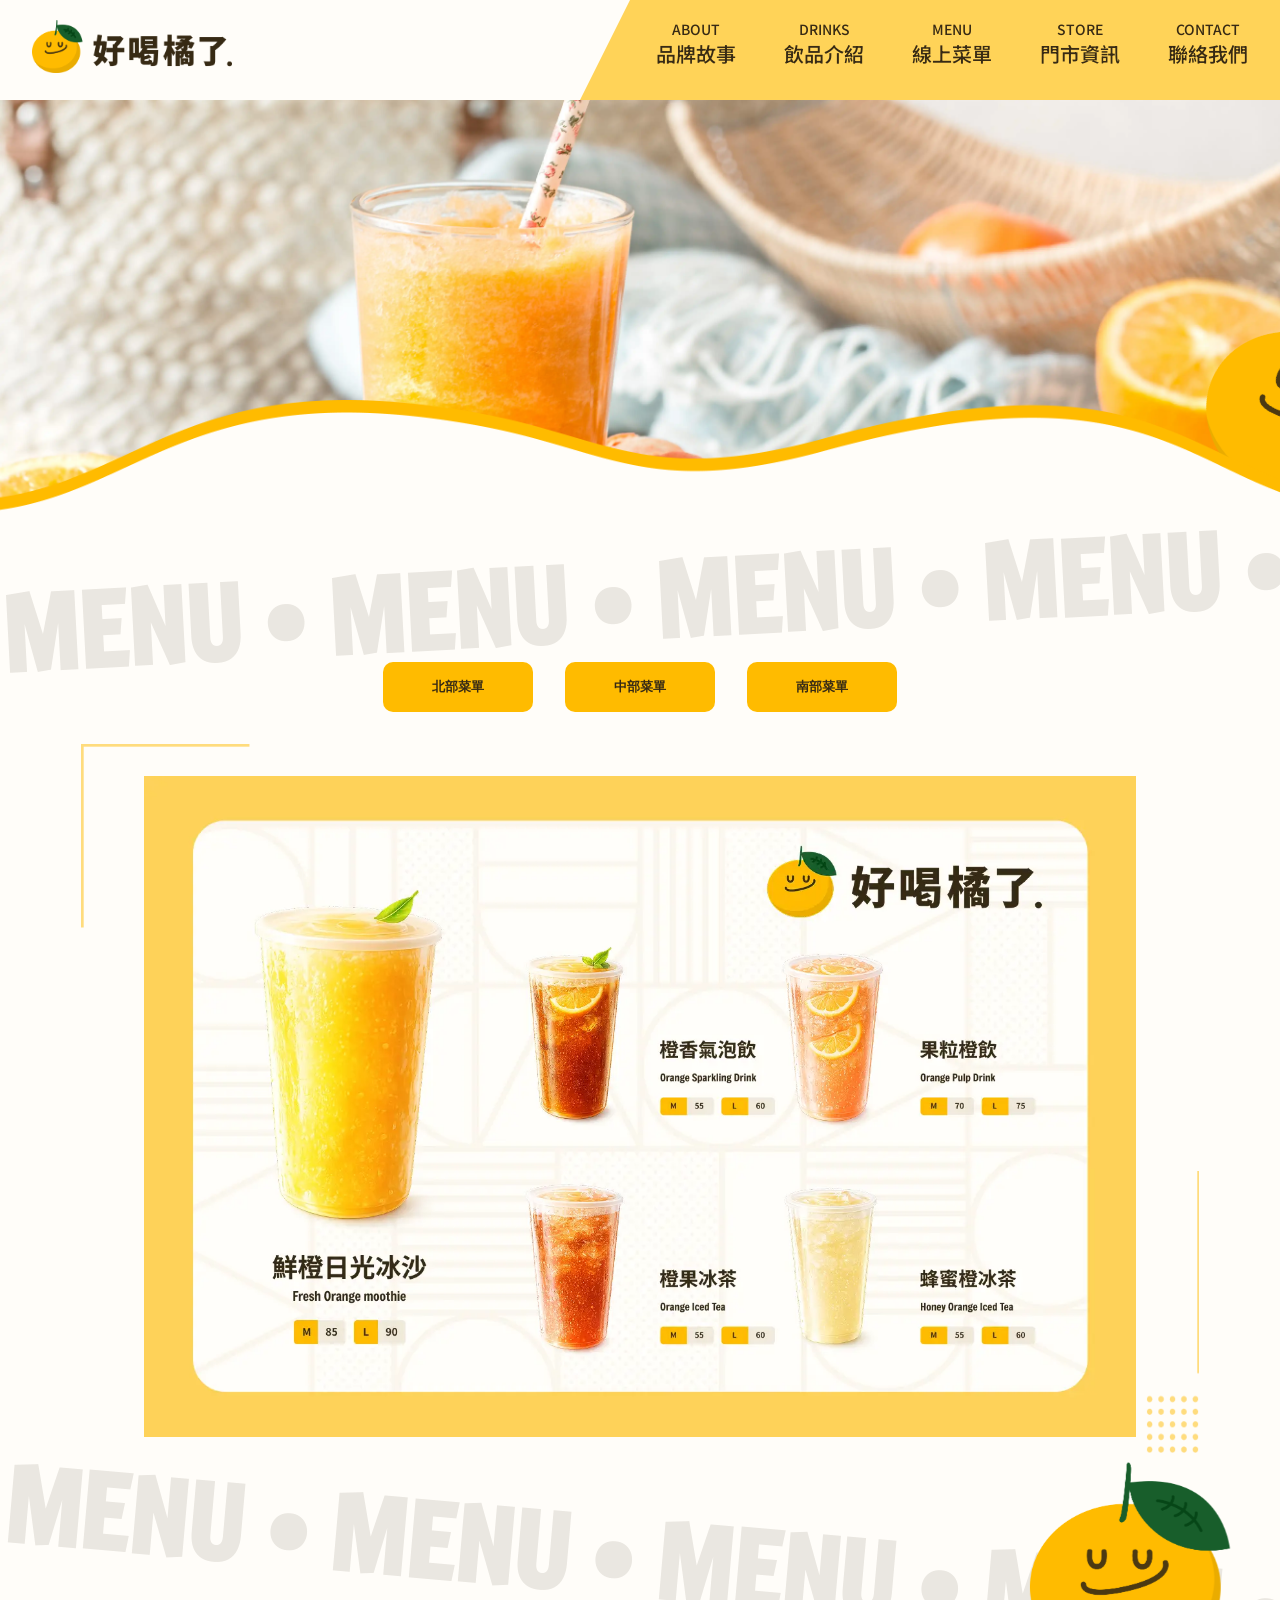
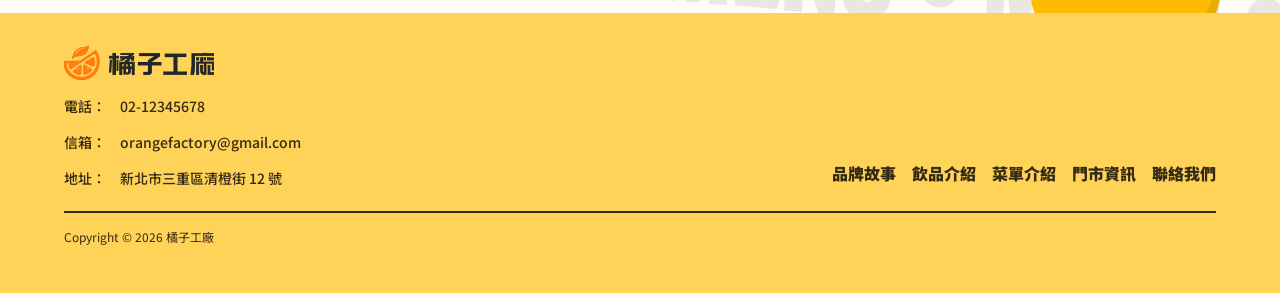
==== menu.html @ 28540af3 "first upload" ====
<!DOCTYPE html>
<html lang="zw-TW">

<head>
    <meta charset="UTF-8">
    <meta name="viewport" content="width=device-width, initial-scale=1.0">
    <link rel="stylesheet" href="css/color_font.css">
    <link rel="stylesheet" href="css/nav-2.css">
    <link rel="stylesheet" href="css/menu.css">
    <link rel="stylesheet" href="css/index/footer.css">
    <title>好喝橘了</title>
</head>

<body>
    <div class="start_ani">
        <div class="start_group">
            <img class="start_orange" src="images/orange.png" alt="">
            <div class="start_text">--MENU--</div>
        </div>
        <div class="start_bg"></div>
    </div>
    <nav class="navbar">
        <div class="nav-inner">
            <a href="index.html"><div class="nav-logo"></div></a>
            <ul class="nav_list">
                <li>
                    <a href="about.html">
                        <p class="nav-en">ABOUT</p>
                        <p class="nav-zh">品牌故事</p>
                    </a>
                </li>
                <li>
                    <a href="drinks.html">
                        <p class="nav-en">DRINKS</p>
                        <p class="nav-zh">飲品介紹</p>
                    </a>
                </li>
                <li>
                    <a href="menu.html">
                        <p class="nav-en">MENU</p>
                        <p class="nav-zh">線上菜單</p>
                    </a>
                </li>
                <li>
                    <a href="shop.html">
                        <p class="nav-en">STORE</p>
                        <p class="nav-zh">門市資訊</p>
                    </a>
                </li>
                <li>
                    <a href="contact.html">
                        <p class="nav-en">CONTACT</p>
                        <p class="nav-zh">聯絡我們</p>
                    </a>
                </li>
            </ul>
            <ul class="nav_list_rwd">
                <li>
                    <button id="nav_list_btn"><img src="images/nav/nav_rwd.png" alt=""></button>
                </li>
            </ul>
        </div>
    </nav>
    <!-- 手機rwd -->
    <nav>
        <div class="nav-inner-rwd" id="nav-rwd">
            <div class="nav-close">
                <button id="nav-close"><img src="images/nav/nav_rwd_close.png" alt=""></button>
            </div>
            <ul class="nav-list-rwd">
                <li>
                    <a href="about.html">
                        <p class="nav-zh-rwd">品牌故事　<span class="nav-en-rwd">ABOUT</span></p>
                    </a>
                </li>
                <li>
                    <a href="drinks.html">
                        <p class="nav-zh-rwd">飲品介紹　<span class="nav-en-rwd">DRINKS</span></p>
                    </a>
                </li>
                <li>
                    <a href="menu.html">
                        <p class="nav-zh-rwd">線上菜單　<span class="nav-en-rwd">MENU</span></p>
                    </a>
                </li>
                <li>
                    <a href="shop.html">
                        <p class="nav-zh-rwd">門市資訊　<span class="nav-en-rwd">STORE</span></p>
                    </a>
                </li>
                <li>
                    <a href="contact.html">
                        <p class="nav-zh-rwd">聯絡我們　<span class="nav-en-rwd">CONTACT</span></p>
                    </a>
                </li>
            </ul>
            <div class="nav-info-rwd">
                <div class="info-icon">
                    <a href="#"><i class="fa-brands fa-square-facebook fa-2xl" style="color: var(--TC1)"></i></a>
                    <a href="#"><i class="fa-brands fa-square-instagram fa-2xl" style="color: var(--TC1)"></i></a>
                </div>
                <div>電話：02-12345678</div>
                <div>信箱：orangefactory@gmail.com</div>
                <div>地址：新北市三重區清橙街 12 號</div>
            </div>

            <div class="wave-rwd"></div>


        </div>

    </nav>
    <div class="container">
        <div class="banner">
            <div class="banner_orange"><img src="images/orange.png" alt=""></div>
            <div class="wave"></div>
            <div class="marquee_wrap">
                <div class="marquee_track">
                    <span> MENU • MENU • MENU • MENU • </span>
                    <span> MENU • MENU • MENU • MENU • </span>
                </div>
            </div>
        </div>

        <div class="content">
            <!-- <div class="title">MENU</div> -->
            <div class="button">
                <button class="btn north" data-region="north">北部菜單</button>
                <button class="btn center" data-region="center">中部菜單</button>
                <button class="btn south" data-region="south">南部菜單</button>
            </div>
            <div class="menu">
                <div class="menu_bg">
                    <img class="img-zoomIn" src="images/menu/north_menu.webp" alt="">
                </div>
                <div class="imgbox" id="imgbox">
                    <img id="imgbox-img">
                </div>
            </div>

            <div class="marquee_wrap_botton">
                <div class="marquee_track_botton">
                    <span> MENU • MENU • MENU • MENU • </span>
                    <span> MENU • MENU • MENU • MENU • </span>
                </div>
            </div>
        </div>

        <footer>
            <div class="footer_bg">
                <div class="footer_left">
                    <div class="footer_logo">
                        <img src="images/footer_logo.png" alt="">
                        <a href="#"><i class="fa-brands fa-square-facebook fa-xl" style="color: var(--TC1)"></i></a>
                        <a href="#"><i class="fa-brands fa-square-instagram fa-xl" style="color: var(--TC1)"></i></a>
                    </div>
                    <div>
                        <div class="footer_content">
                            <div>電話：　02-12345678</div>
                            <div>信箱：　orangefactory@gmail.com</div>
                            <div>地址：　新北市三重區清橙街 12 號</div>
                        </div>
                        <div class="Copyright">Copyright © 2026 橘子工廠</div>
                    </div>
                </div>
                <div class="footer_right">
                    <ul class="footer_list">
                        <li><a href="about.html">品牌故事</a></li>
                        <li><a href="drinks.html">飲品介紹</a></li>
                        <li><a href="menu.html">菜單介紹</a></li>
                        <li><a href="shop.html">門市資訊</a></li>
                        <li><a href="contact.html">聯絡我們</a></li>
                    </ul>
                </div>
                
            </div>
            <div class="orange"><img src="images/orange.png" alt=""></div>
        </footer>
    </div>
    <script src="https://cdn.jsdelivr.net/npm/gsap@3.14.2/dist/gsap.min.js"></script>
    <script src="js/nav.js"></script>
    <script src="js/menu.js"></script>
    <script src="js/orange.js"></script>
</body>

</html>
---- css/color_font.css ----
@import url('https://fonts.googleapis.com/css2?family=Noto+Sans+TC:wght@100..900&display=swap');
@import url('https://fonts.googleapis.com/css2?family=Freeman&display=swap');

:root {
    --BC1: #FFD358;
    --BC2: #FFBB00;
    --BC3: #f0e4c9;
    --BC4: #daccab;
    --TC1: #372A14;
    --BGC: #FFFDF9;
}

:root {
    --FS1: 12px;
    --FS2: 14px;
    --FS3: 16px;
    --FS4: 20px;
    --FS5: 24px;
    --FS6: 36px;
}
---- css/nav-2.css ----
.navbar {
    position: fixed;
    right: 0;
    top: 0;
    width: 100%;
    height: 100px;
    z-index: 100;
    background-color: var(--BGC);
}

.navbar::after {
    position: absolute;
    content: "";
    top: 0;
    right: 0;
    width: 700px;
    height: 100%;
    background-color: var(--BC1);
    clip-path: polygon(50px 0, 100% 0, 100% 100%, 0 100%);
    z-index: -1;
}

.nav-inner {
    width: 100%;
    padding: 1rem 2rem;
    display: flex;
    justify-content: space-between;
    
}

.nav_list {
    display: flex;
    justify-content: end;
    list-style-type: none;
    gap: 3rem;
    margin-top: 0.2rem;
}

.nav_list_rwd {
    display: none;
}

.nav_list li a {
    text-decoration: none;
    color: var(--TC1);
}

.nav-logo {
    background-image: url(../images/nav/logo2.png);
    width: 200px;
    height: 60px;
    background-size: contain;
    background-position: center;
    background-repeat: no-repeat;
}

.nav-en {
    font-size: var(--FS2);
    text-align: center;
    font-family: "Noto Sans TC", sans-serif;
    font-weight: 500;
}

.nav-zh {
    font-size: var(--FS4);
    font-family: "Noto Sans TC", sans-serif;
    font-weight: 500;
}

.nav-inner-rwd {
    position: fixed;
    right: 0;
    height: 100%;
    width: 250px;
    background-color: var(--BGC);
    z-index: 100;
    overflow: hidden;
    transform: translateX(100%);
    transition: 0.5s ease-in-out;
}

.nav-inner-rwd.active {
    transform: translateX(0);
}

.nav-inner-rwd a img {
    width: 55px;
    padding: 1rem;
}

.nav-list-rwd {
    height: 50%;
    list-style: none;
    display: flex;
    flex-direction: column;
    padding: 2rem;
}

.nav-list-rwd li {
    margin-bottom: 1rem;
}

.nav-list-rwd li a {
    text-decoration: none;
    color: var(--TC1);
}

.nav-en-rwd {
    font-family: "Noto Sans TC", sans-serif;
    font-size: var(--FS1);
}

.nav-zh-rwd {
    font-family: "Noto Sans TC", sans-serif;
    font-size: var(--FS3);
}

.wave-rwd {
    position: absolute;
    left: 0;
    bottom: 0;
    width: 1530px;
    height: 180px;
}

.wave-rwd::before {
    content: "";
    position: absolute;
    inset: 0;
    background-image: url(../images/nav/wave2.png);
    background-size: 765px 182px;
    background-repeat: repeat-x;
    animation: waveX-rwd 50s linear infinite;
    z-index: -10;
}

.nav-info-rwd {
    padding: 2rem;
    height: 30%;
    display: flex;
    flex-direction: column;
    justify-content: end;
    font-size: var(--FS1);
}

.info-img a {
    text-decoration: none;
}

.info-icon {
    margin-bottom: 1rem;
    z-index: 10;
}

@keyframes waveX-rwd {
    from {
        transform: translateX(0);
    }

    to {
        transform: translateX(-765px);
    }
}

@keyframes rotate {
    from {
        transform: rotate(0);
    }

    to {
        transform: rotate(90deg);
    }
}


@media (max-width:992px) {
    .nav_list {
        display: none;
    }

    .nav_list_rwd {
        display: block;
        list-style-type: none;
        width: 50px;
        height: 35px;
    }

    #nav_list_btn {
        cursor: pointer;
        border: none;
        background-color: rgba(0, 0, 0, 0);
    }

    .nav-close {
        display: flex;
        justify-content: end;
        padding: 1rem;
    }
    .nav-close button img{
        width: 30px;
    }
    .nav-close button img:hover {
        animation: rotate 0.3s ease-in;
    }

    #nav-close {
        cursor: pointer;
        border: none;
        background-color: rgba(0, 0, 0, 0);
    }
    
    .nav-inner {
        align-items: center;
    }

    .navbar::after {
        right: 0;
        width: 120px;
        clip-path: polygon(0 0, 100% 0, 100% 100%, 0 100%);
    }
}
---- css/menu.css ----
* {
    margin: 0;
    padding: 0;
    box-sizing: border-box;
}

.body {
    background-color: var(--BGC);
}

.start_ani {
    width: 100%;
    height: 100vh;
    position: fixed;
    top: 0;
    left: 0;
    z-index: 1000;
}

.start_group {
    width: 100%;
    height: 100vh;
    display: flex;
    flex-direction: column;
    justify-content: center;
    align-items: center;
    z-index: 1000;
}

.start_ani img {
    width: 15%;
}

.start_text {
    margin-top: 1rem;
    font-size: 50px;
    font-family: "Freeman", sans-serif;
    color: var(--TC1);
}

.start_bg {
    position: fixed;
    top: 0;
    left: 0;
    width: 100%;
    height: 100vh;
    background-color: var(--BC1);
    z-index: -1;
}

.container {
    width: 100%;
    height: auto;
    font-family: "Noto Sans TC", sans-serif;
    overflow: hidden;
    color: var(--TC1);
    background-color: var(--BGC);
}

.banner {
    width: 100%;
    height: 550px;
    background-image: url(../images/sliders/freshly-grown-organic-fresh-orange-juice-interior-house-with-turquoise-blanket-basket-fruit.webp);
    background-size: cover;
    background-position: center;
    position: relative;
}

.banner_orange {
    position: absolute;
    right: -260px;
    bottom: 40px;
    width: 50%;
    display: flex;
    justify-content: end;
}

.banner_orange img {
    width: 200px;
}

.wave {
    position: absolute;
    left: 0;
    bottom: 0;
    width: 3000px;
    height: 150px;
    /* animation: waveY 5s linear infinite; */
}

.wave::before {
    content: "";
    position: absolute;
    inset: 0;
    background-image: url(../images/hero/wave2.png);
    background-size: 1440px 182px;
    background-repeat: repeat-x;
    animation: waveX 50s linear infinite;
}

.content {
    display: flex;
    flex-direction: column;
    justify-content: center;
    width: 100%;
    padding: 5rem 0rem 5rem 0rem;
    /* 上 右 下 左 */
    position: relative;
}

.marquee_wrap {
    position: absolute;
    bottom: -15%;
    left: 0;
    overflow: hidden;
    font-family: "Freeman", sans-serif;
    opacity: 10%;
    transform: rotate(-3deg);
}

.marquee_track {
    white-space: nowrap;
    /* 不允許文字自動換行 */
    animation: marqueeMove 30s linear infinite;
    font-weight: 700;
    font-size: 100px;

}

.marquee_wrap_botton {
    position: absolute;
    bottom: -150px;
    left: 0;
    overflow: hidden;
    z-index: -0.1;
    font-family: "Freeman", sans-serif;
    opacity: 10%;
    transform: rotate(5deg);
}

.marquee_track_botton {
    white-space: nowrap;
    /* 不允許文字自動換行 */
    animation: marqueeMove 30s linear infinite;
    animation-direction: reverse;
    font-weight: 700;
    font-size: 100px;

}

.button {
    width: 100%;

    /* background-color: aqua; */
    display: flex;
    justify-content: center;
    align-items: center;
    padding: 2rem 2rem;
    gap: 2rem;
}

.btn {
    cursor: pointer;
    display: block;
    text-align: center;
    line-height: 50px;
    text-decoration: none;
    width: 150px;
    height: 50px;
    background-color: var(--BC2);
    color: var(--TC1);
    font-weight: 700;
    border-radius: 10px 10px 10px 10px;
    border: 0;
}

.btn:hover {
    background-color: var(--BC1);
}

.menu {
    width: 100%;
    display: flex;
    justify-content: center;
}

.menu_bg {
    width: 100%;
    display: flex;
    justify-content: center;
    /* background-color: #a82d2d; */
    background-image: url(../images/menu/bg.png);
    background-repeat: no-repeat;
    background-size: contain;
    background-position: center center;
}

.menu_bg img {
    cursor: pointer;
    width: 80%;
    padding: 1rem;
    margin-top: 1rem;
}

.imgbox {
    position: fixed;
    inset: 0;
    background: rgba(0, 0, 0, 0.8);
    display: none;

    justify-content: center;
    align-items: center;
    z-index: 1000;
}

.imgbox img {
    max-width: 100%;
    max-height: 100%;
}


@keyframes waveX {
    from {
        transform: translateX(0);
    }

    to {
        transform: translateX(-1440px);
    }
}


@keyframes marqueeMove {
    from {
        transform: translateX(0);
    }

    to {
        transform: translateX(-50%);
    }
}

@media (max-width:576px) {
    .menu_bg {
        background-image: none;
    }

    .menu_bg img {
        width: 100%;
        padding: 0rem;
        margin-top: 0rem;
    }

    .banner_orange {
        position: absolute;
        right: -160px;
        bottom: 95px;
        width: 50%;
        display: flex;
        justify-content: end;
    }

    .banner_orange img {
        width: 110px;
    }
}
---- css/index/footer.css ----
footer {
    position: relative;
    overflow: visible;
    z-index: 1;
}

.footer_bg {
    margin-top: 5rem;
    background-color: var(--BC1);
    width: 100%;
    height: 280px;
    display: flex;
    padding: 2rem 4rem;
    position: relative;
    color: var(--TC1);
}

.orange {
    position: absolute;
    right: 50px;
    top: -150px;
    z-index: -1;
}

.orange img {
    width: 200px;
}

.footer_bg::before {
    position: absolute;
    content: "";
    bottom: 5rem;
    left: 4rem;
    right: 4rem;
    border: 1px solid var(--TC1);
}

.footer_left {
    /* background-color: #9d7979; */
    width: 40%;
    height: 140px;

}

.footer_logo {
    display: flex;
    align-items: baseline;
}

.footer_logo img:first-child {
    width: 150px;
    margin-right: 1.5rem;
}

.footer_logo img {
    width: 20px;
    margin-right: 0.5rem;
}

.footer_content {
    margin-top: 1rem;
}

.footer_content div {
    margin-bottom: 1rem;
    font-size: var(--FS2);
    font-weight: 500;
}

.Copyright {
    margin-top: 2.5rem;
    font-size: var(--FS1);
}

.footer_right {
    /* background-color: #c01c1c; */
    width: 60%;
    height: 140px;
}

.footer_list {
    width: 100%;
    height: 100%;
    display: flex;
    justify-content: end;
    align-items: end;
    gap: 1rem;
    font-size: var(--FS3);
    font-weight: 900;
    list-style-type: none;
}

.footer_list li a {
    text-decoration: none;
    color: var(--TC1);
}

.footer_list li a:hover {
    color: var(--BGC);
}


@media (max-width:992px) {
    .footer_list {
        font-size: var(--FS2);
    }
}

@media (max-width:768px) {
    .footer_bg {
        flex-direction: column;
        padding: 2rem 2rem;
    }

    .footer_left {
        width: 100%;
    }

    .footer_right {
        width: 100%;
        height: 15px;
        margin-top: 1rem;
    }

    .footer_list {
        justify-content: start;
        align-items: start;
        font-size: var(--FS1);
    }

    .footer_bg::before {
        bottom: 3.8rem;
        left: 2rem;
        right: 2rem;
        border: 1px solid var(--TC1);
    }

    .Copyright {
        margin-top: 3.5rem;
        font-size: var(--FS1);
    }
}

@media (max-width:576px) {
    .orange {
        position: absolute;
        right: 50px;
        top: -100px;
        z-index: -1;
    }

    .orange img {
        width: 150px;
    }
}
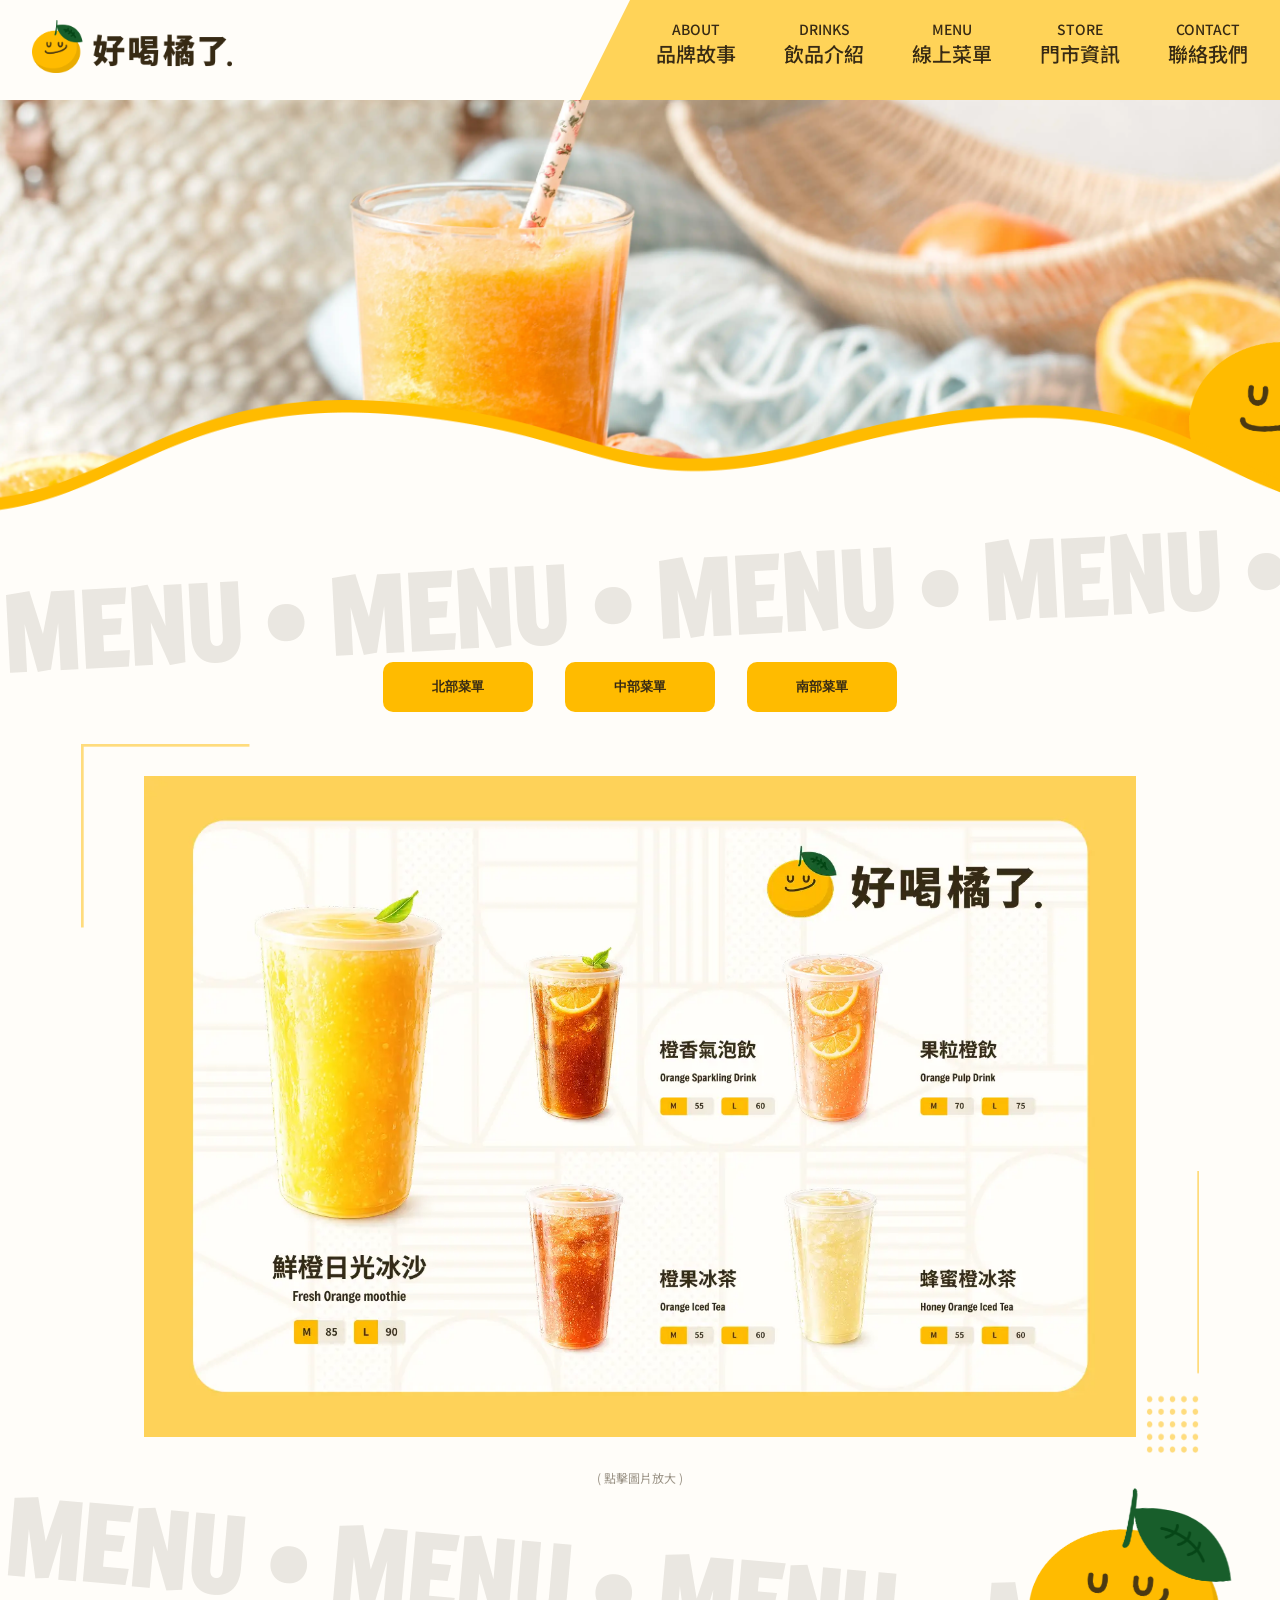
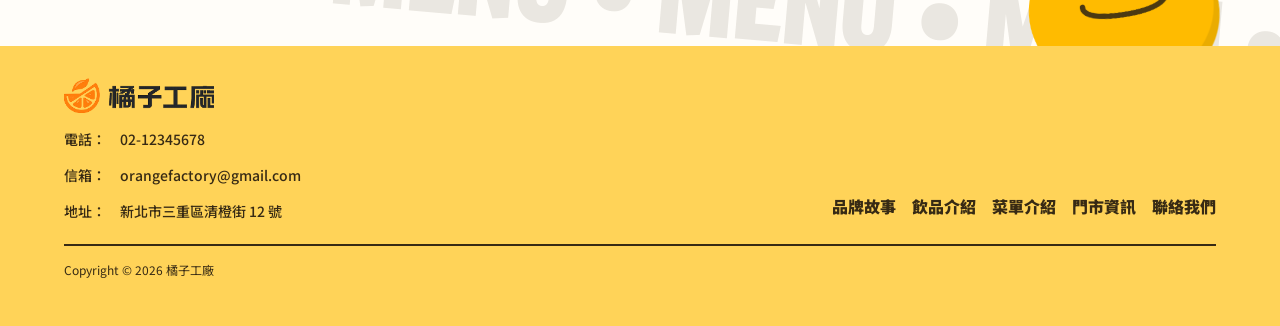
==== commit 9f9a8656: "update img small_text  -1" ====
--- a/menu.html
+++ b/menu.html
@@ -129,6 +129,7 @@
                 <button class="btn center" data-region="center">中部菜單</button>
                 <button class="btn south" data-region="south">南部菜單</button>
             </div>
+            
             <div class="menu">
                 <div class="menu_bg">
                     <img class="img-zoomIn" src="images/menu/north_menu.webp" alt="">
@@ -137,7 +138,7 @@
                     <img id="imgbox-img">
                 </div>
             </div>
-
+            <div class="small_text">( 點擊圖片放大 )</div>
             <div class="marquee_wrap_botton">
                 <div class="marquee_track_botton">
                     <span> MENU • MENU • MENU • MENU • </span>
--- a/css/menu.css
+++ b/css/menu.css
@@ -202,6 +202,14 @@
     margin-top: 1rem;
 }
 
+.small_text{
+    text-align: center;
+    color: var(--TC1);
+    font-size: var(--FS1);
+    opacity: 0.5;
+    margin-top: 1rem;
+}
+
 .imgbox {
     position: fixed;
     inset: 0;
